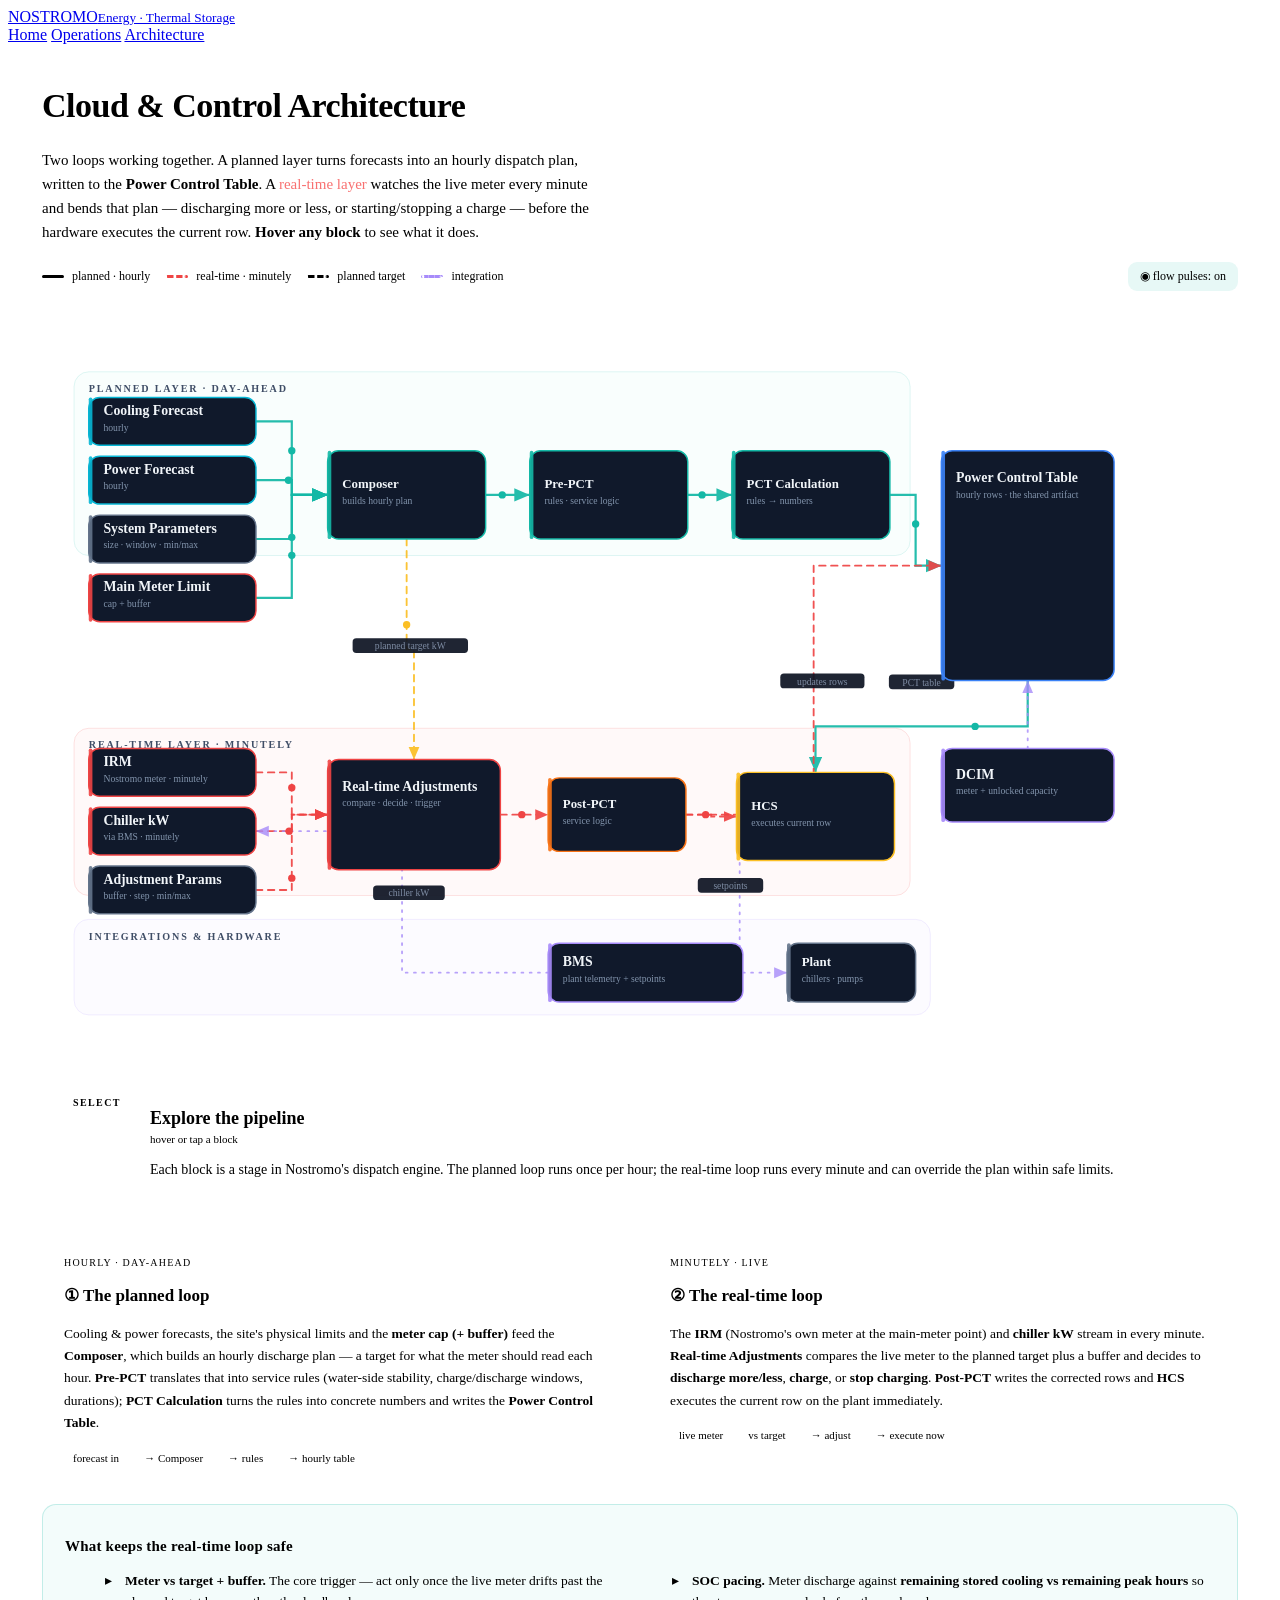
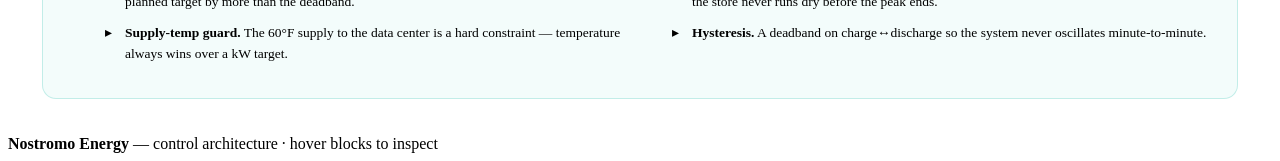
==== architecture.html @ 3e9e92b3 "Add files via upload" ====
<!DOCTYPE html>
<html lang="en">
<head>
<meta charset="UTF-8">
<meta name="viewport" content="width=device-width, initial-scale=1.0">
<title>Architecture — Nostromo Energy</title>
<link rel="preconnect" href="https://fonts.googleapis.com">
<link href="https://fonts.googleapis.com/css2?family=JetBrains+Mono:wght@400;700&family=Outfit:wght@300;400;500;600;700;800;900&display=swap" rel="stylesheet">
<link rel="stylesheet" href="assets/css/main.css">
<style>
.shell{max-width:1320px;margin:0 auto;padding:20px clamp(14px,3vw,34px) 36px}
.ahead h1{font-size:clamp(24px,3.4vw,34px);font-weight:800;letter-spacing:-.5px}
.ahead p{color:var(--grayL);font-size:15px;max-width:74ch;margin-top:10px;line-height:1.6}
.ahead p b{color:var(--white);font-weight:600}
.ahead .t{color:var(--teal)}.ahead .r{color:#f87171}

.toolbar{display:flex;align-items:center;gap:14px;flex-wrap:wrap;margin:18px 0 12px}
.lkey{display:flex;gap:16px;flex-wrap:wrap}
.lkey span{display:flex;align-items:center;gap:8px;font-size:12px;color:var(--grayL)}
.lkey i{width:22px;height:0;border-top-width:3px;border-top-style:solid;display:inline-block;border-radius:2px}
.lkey i.solid{border-top-color:var(--teal)}
.lkey i.dashR{border-top-color:#ef4444;border-top-style:dashed}
.lkey i.dashA{border-top-color:var(--gold);border-top-style:dashed}
.lkey i.purp{border-top-color:#a78bfa;border-top-style:dotted}
.toolbar .spacer{flex:1}
.tgl{display:flex;align-items:center;gap:8px;font-size:12px;color:var(--grayL);cursor:pointer;
  border:1px solid var(--line2);border-radius:9px;padding:7px 12px;background:transparent;transition:.2s;font-family:var(--m)}
.tgl.on{color:var(--teal);border-color:var(--teal);background:rgba(20,184,166,.1)}

.diagram-wrap{background:linear-gradient(180deg,var(--card),var(--bg2));border:1px solid var(--line);border-radius:16px;
  padding:10px;overflow:hidden}
#diagram{display:block;width:100%;height:auto}

/* node styling */
.node-rect{transition:.2s;cursor:pointer}
.node:hover .node-rect, .node.sel .node-rect{filter:drop-shadow(0 0 10px currentColor)}
.node-title{font-family:var(--f);font-weight:800;fill:#f1f5f9;pointer-events:none}
.node-sub{font-family:var(--m);fill:#8294ac;pointer-events:none}
.band-label{font-family:var(--m);font-weight:700;letter-spacing:2px;fill:#3f4d66;text-transform:uppercase}
.edge{fill:none;stroke-linecap:round}
.edge-label{font-family:var(--m);fill:#7e8ca3;pointer-events:none}
.pulse{opacity:0}
.pulsing .pulse{opacity:1}

/* detail panel */
.detail{margin-top:14px;background:var(--card);border:1px solid var(--line);border-radius:14px;
  padding:18px 20px;min-height:96px;display:flex;gap:18px;align-items:flex-start;transition:border-color .3s}
.detail .dbadge{font-family:var(--m);font-size:10px;letter-spacing:1.4px;text-transform:uppercase;font-weight:700;
  padding:5px 11px;border-radius:8px;white-space:nowrap;flex-shrink:0;margin-top:2px}
.detail .dbody h3{font-size:18px;font-weight:800;margin-bottom:4px}
.detail .dbody .cad{font-family:var(--m);font-size:11px;color:var(--gray);margin-bottom:8px}
.detail .dbody p{font-size:14px;color:var(--grayL);line-height:1.6}
.detail .dbody p b{color:var(--white);font-weight:600}

/* two-loop explainer */
.loops{display:grid;grid-template-columns:1fr 1fr;gap:16px;margin-top:24px}
@media(max-width:780px){.loops{grid-template-columns:1fr}}
.loop{background:var(--card);border:1px solid var(--line);border-radius:14px;padding:20px 22px;position:relative;overflow:hidden}
.loop::before{content:"";position:absolute;left:0;top:0;width:100%;height:3px}
.loop.plan::before{background:linear-gradient(90deg,var(--teal),var(--blue))}
.loop.rt::before{background:linear-gradient(90deg,#ef4444,var(--orange))}
.loop .lh{display:flex;align-items:center;gap:10px;margin-bottom:6px}
.loop .lh .cad{font-family:var(--m);font-size:10px;letter-spacing:1.2px;color:var(--gray);text-transform:uppercase}
.loop h3{font-size:17px;font-weight:800}
.loop p{font-size:13.5px;color:var(--grayL);line-height:1.65;margin-top:8px}
.loop p b{color:var(--white);font-weight:600}
.loop .chips{display:flex;gap:7px;flex-wrap:wrap;margin-top:13px}
.loop .chips span{font-family:var(--m);font-size:11px;padding:4px 9px;border-radius:20px;border:1px solid var(--line2);color:var(--grayL)}

.safebox{margin-top:16px;background:rgba(20,184,166,.05);border:1px solid rgba(20,184,166,.22);border-radius:14px;padding:18px 22px}
.safebox h3{font-size:15px;font-weight:800;color:var(--teal);margin-bottom:10px;letter-spacing:.2px}
.safebox ul{list-style:none;display:grid;grid-template-columns:1fr 1fr;gap:10px 24px}
@media(max-width:780px){.safebox ul{grid-template-columns:1fr}}
.safebox li{font-size:13.5px;color:var(--grayL);line-height:1.55;padding-left:20px;position:relative}
.safebox li::before{content:"▸";position:absolute;left:0;color:var(--teal)}
.safebox li b{color:var(--white);font-weight:600}
</style>
</head>
<body>

<nav class="nav">
  <a class="brand" href="index.html"><span class="mark"></span><span>NOSTROMO<small>Energy · Thermal Storage</small></span></a>
  <div class="nav-links">
    <a href="index.html">Home</a>
    <a href="operations.html">Operations</a>
    <a href="architecture.html" class="active">Architecture</a>
  </div>
</nav>

<div class="shell">
  <div class="ahead">
    <h1>Cloud &amp; Control Architecture</h1>
    <p>Two loops working together. A <span class="t">planned layer</span> turns forecasts into an hourly
       dispatch plan, written to the <b>Power Control Table</b>. A <span class="r">real-time layer</span> watches the
       live meter every minute and bends that plan — discharging more or less, or starting/stopping a charge —
       before the hardware executes the current row. <b>Hover any block</b> to see what it does.</p>
  </div>

  <div class="toolbar">
    <div class="lkey">
      <span><i class="solid"></i>planned · hourly</span>
      <span><i class="dashR"></i>real-time · minutely</span>
      <span><i class="dashA"></i>planned target</span>
      <span><i class="purp"></i>integration</span>
    </div>
    <div class="spacer"></div>
    <button class="tgl on" id="pulseTgl">◉ flow pulses: on</button>
  </div>

  <div class="diagram-wrap">
    <svg id="diagram" viewBox="0 0 1280 800" xmlns="http://www.w3.org/2000/svg">
      <defs>
        <marker id="arrTeal" markerWidth="9" markerHeight="9" refX="7" refY="3" orient="auto"><path d="M0 0 L7 3 L0 6 Z" fill="#14B8A6"/></marker>
        <marker id="arrRed" markerWidth="9" markerHeight="9" refX="7" refY="3" orient="auto"><path d="M0 0 L7 3 L0 6 Z" fill="#ef4444"/></marker>
        <marker id="arrGold" markerWidth="9" markerHeight="9" refX="7" refY="3" orient="auto"><path d="M0 0 L7 3 L0 6 Z" fill="#FBBF24"/></marker>
        <marker id="arrPurp" markerWidth="9" markerHeight="9" refX="7" refY="3" orient="auto"><path d="M0 0 L7 3 L0 6 Z" fill="#a78bfa"/></marker>
        <marker id="arrBlue" markerWidth="9" markerHeight="9" refX="7" refY="3" orient="auto"><path d="M0 0 L7 3 L0 6 Z" fill="#3B82F6"/></marker>
      </defs>
      <g id="bands"></g>
      <g id="edges"></g>
      <g id="pulses"></g>
      <g id="nodes"></g>
    </svg>
  </div>

  <div class="detail" id="detail">
    <div class="dbadge" id="dBadge" style="background:rgba(255,255,255,.06);color:var(--grayL)">SELECT</div>
    <div class="dbody">
      <h3 id="dTitle">Explore the pipeline</h3>
      <div class="cad" id="dCad">hover or tap a block</div>
      <p id="dDesc">Each block is a stage in Nostromo's dispatch engine. The planned loop runs once per hour; the real-time loop runs every minute and can override the plan within safe limits.</p>
    </div>
  </div>

  <!-- TWO LOOPS -->
  <div class="loops">
    <div class="loop plan">
      <div class="lh"><span class="cad">Hourly · day-ahead</span></div>
      <h3>① The planned loop</h3>
      <p>Cooling &amp; power forecasts, the site's physical limits and the <b>meter cap (+ buffer)</b> feed the
         <b>Composer</b>, which builds an hourly discharge plan — a target for what the meter should read each hour.
         <b>Pre-PCT</b> translates that into service rules (water-side stability, charge/discharge windows, durations);
         <b>PCT Calculation</b> turns the rules into concrete numbers and writes the <b>Power Control Table</b>.</p>
      <div class="chips"><span>forecast in</span><span>→ Composer</span><span>→ rules</span><span>→ hourly table</span></div>
    </div>
    <div class="loop rt">
      <div class="lh"><span class="cad">Minutely · live</span></div>
      <h3>② The real-time loop</h3>
      <p>The <b>IRM</b> (Nostromo's own meter at the main-meter point) and <b>chiller kW</b> stream in every minute.
         <b>Real-time Adjustments</b> compares the live meter to the planned target plus a buffer and decides to
         <b>discharge more/less</b>, <b>charge</b>, or <b>stop charging</b>. <b>Post-PCT</b> writes the corrected rows
         and <b>HCS</b> executes the current row on the plant immediately.</p>
      <div class="chips"><span>live meter</span><span>vs target</span><span>→ adjust</span><span>→ execute now</span></div>
    </div>
  </div>

  <div class="safebox">
    <h3>What keeps the real-time loop safe</h3>
    <ul>
      <li><b>Meter vs target + buffer.</b> The core trigger — act only once the live meter drifts past the planned target by more than the deadband.</li>
      <li><b>SOC pacing.</b> Meter discharge against <b>remaining stored cooling vs remaining peak hours</b> so the store never runs dry before the peak ends.</li>
      <li><b>Supply-temp guard.</b> The 60&deg;F supply to the data center is a hard constraint — temperature always wins over a kW target.</li>
      <li><b>Hysteresis.</b> A deadband on charge↔discharge so the system never oscillates minute-to-minute.</li>
    </ul>
  </div>

</div>

<div class="footer"><b>Nostromo Energy</b> — control architecture · hover blocks to inspect</div>

<script>
document.addEventListener('DOMContentLoaded',function(){
  var NS='http://www.w3.org/2000/svg';
  var C={teal:'#14B8A6',blue:'#3B82F6',red:'#ef4444',gold:'#FBBF24',purp:'#a78bfa',gray:'#64748b',cyan:'#06B6D4'};

  // ---------- NODES ----------
  var N={
    // planned inputs
    cooling:{x:40,y:92,w:182,h:52,t:'Cooling Forecast',s:'hourly',c:C.cyan,band:'in',
      cad:'INPUT · hourly',d:'Predicted cooling demand for each hour of the coming day, derived from weather and the site\'s thermal behaviour.'},
    power:{x:40,y:156,w:182,h:52,t:'Power Forecast',s:'hourly',c:C.cyan,band:'in',
      cad:'INPUT · hourly',d:'Predicted IT / facility power per hour — the load the cooling system has to keep up with.'},
    sysparams:{x:40,y:220,w:182,h:52,t:'System Parameters',s:'size · window · min/max',c:C.gray,band:'in',
      cad:'INPUT · static',d:'Physical limits of the install: store size, the daily charge/discharge window, battery/charge rates, and min/max bounds.'},
    meterlimit:{x:40,y:284,w:182,h:52,t:'Main Meter Limit',s:'cap + buffer',c:C.red,band:'in',
      cad:'INPUT · constraint',d:'The site\'s grid interconnection cap plus a safety buffer. The whole plan is shaped to keep the meter under this line.'},
    // planned pipeline
    composer:{x:300,y:150,w:172,h:96,t:'Composer',s:'builds hourly plan',c:C.teal,band:'plan',
      cad:'PLANNED · engine',d:'The dispatch engine. Combines forecasts, limits and parameters into an hourly discharge plan — a target meter reading for every hour.'},
    prepct:{x:520,y:150,w:172,h:96,t:'Pre-PCT',s:'rules · service logic',c:C.teal,band:'plan',
      cad:'PLANNED · translate',d:'Turns Composer\'s targets into service rules: water-side stability, charge/discharge windows, time-of-use hours and durations (manual override available).'},
    pctcalc:{x:740,y:150,w:172,h:96,t:'PCT Calculation',s:'rules → numbers',c:C.teal,band:'plan',
      cad:'PLANNED · compile',d:'Converts the rules into concrete numeric setpoints using the existing control logic, and saves them where the real-time loop can fetch them.'},
    pcttable:{x:968,y:150,w:188,h:250,t:'Power Control Table',s:'hourly rows · the shared artifact',c:C.blue,band:'pct',
      cad:'SHARED ARTIFACT',d:'The single source of truth: one row per hour. The planned loop writes it, the real-time loop updates it, and HCS executes whichever row is current.'},
    // realtime inputs
    irm:{x:40,y:474,w:182,h:52,t:'IRM',s:'Nostromo meter · minutely',c:C.red,band:'rtin',
      cad:'REAL-TIME · minutely',d:'Independent Real-time Meter — Nostromo\'s own meter at the main-meter point, read every minute. The live ground-truth for control.'},
    chillkw:{x:40,y:538,w:182,h:52,t:'Chiller kW',s:'via BMS · minutely',c:C.red,band:'rtin',
      cad:'REAL-TIME · minutely',d:'Live chiller power draw, taken from Nostromo sensors or a BMS integration. Separates cooling load from IT load behind the meter.'},
    adjparams:{x:40,y:602,w:182,h:52,t:'Adjustment Params',s:'buffer · step · min/max',c:C.gray,band:'rtin',
      cad:'REAL-TIME · config',d:'Tuning for the live loop: the buffer/deadband, correction step size, and the min/max bounds the adjustments must respect.'},
    // realtime pipeline
    rtadj:{x:300,y:486,w:188,h:120,t:'Real-time Adjustments',s:'compare · decide · trigger',c:C.red,band:'rt',
      cad:'REAL-TIME · decision',d:'Compares the live meter to the planned target + buffer and triggers discharge more/less, charge, or stop-charge — paced by remaining SOC and bounded by the supply-temp guard.'},
    postpct:{x:540,y:506,w:150,h:80,t:'Post-PCT',s:'service logic',c:C.orange||'#F97316',band:'rt',
      cad:'REAL-TIME · apply',d:'Applies the adjustment as corrected rows, re-running the service logic so the updated table is still safe and consistent.'},
    hcs:{x:745,y:500,w:172,h:96,t:'HCS',s:'executes current row',c:C.gold,band:'rt',
      cad:'REAL-TIME · execute',d:'Hardware Control System. Reads the current row of the (possibly just-updated) table and acts on the plant immediately — no waiting for the next hour.'},
    // integrations
    bms:{x:540,y:686,w:212,h:64,t:'BMS',s:'plant telemetry + setpoints',c:C.purp,band:'int',
      cad:'INTEGRATION',d:'Building Management System. Source of chiller kW and plant telemetry, and the channel HCS uses to push setpoints to chillers, pumps and valves.'},
    dcim:{x:968,y:474,w:188,h:80,t:'DCIM',s:'meter + unlocked capacity',c:C.purp,band:'int',
      cad:'INTEGRATION',d:'Data Center Infrastructure Management. Shares the main-meter / power picture and surfaces the freed megawatts back to the operator as sellable IT capacity.'},
    plant:{x:800,y:686,w:140,h:64,t:'Plant',s:'chillers · pumps',c:C.gray,band:'int',
      cad:'HARDWARE',d:'The physical cooling plant. Receives setpoints via the BMS and is what ultimately charges or discharges the IceBricks store.'}
  };

  // ---------- BANDS (background regions) ----------
  var BANDS=[
    {x:24,y:64,w:910,h:200,label:'Planned layer · day-ahead',col:'rgba(20,184,166,.025)',line:'rgba(20,184,166,.14)'},
    {x:24,y:452,w:910,h:182,label:'Real-time layer · minutely',col:'rgba(239,68,68,.03)',line:'rgba(239,68,68,.16)'},
    {x:24,y:660,w:932,h:104,label:'Integrations & hardware',col:'rgba(167,139,250,.03)',line:'rgba(167,139,250,.16)'}
  ];

  // ---------- EDGES ----------
  // type: solid|dashR|dashA|purp ; anchor helpers below
  var E=[
    // inputs -> composer
    ['cooling','composer','solid'],['power','composer','solid'],['sysparams','composer','solid'],['meterlimit','composer','solid'],
    // planned spine
    ['composer','prepct','solid'],['prepct','pctcalc','solid'],['pctcalc','pcttable','solid'],
    // planned target down to RT
    ['composer','rtadj','dashA','planned target kW'],
    // PCT -> HCS (current row)
    ['pcttable','hcs','solid','PCT table'],
    // realtime inputs -> rtadj
    ['irm','rtadj','dashR'],['chillkw','rtadj','dashR'],['adjparams','rtadj','dashR'],
    // realtime spine
    ['rtadj','postpct','dashR'],['postpct','hcs','dashR'],
    // post-pct writes back to table
    ['postpct','pcttable','dashR','updates rows'],
    // integrations
    ['hcs','bms','purp','setpoints'],
    ['bms','plant','purp'],
    ['bms','chillkw','purp','chiller kW'],
    ['dcim','pcttable','purp','meter / freed MW']
  ];

  var nodesG=document.getElementById('nodes'),
      edgesG=document.getElementById('edges'),
      bandsG=document.getElementById('bands'),
      pulsesG=document.getElementById('pulses');

  function mk(tag,attrs){var e=document.createElementNS(NS,tag);for(var k in attrs)e.setAttribute(k,attrs[k]);return e;}

  // bands
  BANDS.forEach(function(b){
    bandsG.appendChild(mk('rect',{x:b.x,y:b.y,width:b.w,height:b.h,rx:16,fill:b.col,stroke:b.line,'stroke-width':1}));
    var t=mk('text',{x:b.x+16,y:b.y+22,class:'band-label','font-size':11});t.textContent=b.label;bandsG.appendChild(t);
  });

  // anchor points
  function cx(n){return n.x+n.w/2} function cy(n){return n.y+n.h/2}
  function anchor(a,b){ // pick edge point on A facing B
    var ax=cx(a),ay=cy(a),bx=cx(b),by=cy(b);
    var dx=bx-ax,dy=by-ay;
    if(Math.abs(dx)>Math.abs(dy)){ // horizontal dominant
      return dx>0 ? {x:a.x+a.w,y:ay,side:'r'} : {x:a.x,y:ay,side:'l'};
    } else {
      return dy>0 ? {x:ax,y:a.y+a.h,side:'b'} : {x:ax,y:a.y,side:'t'};
    }
  }
  function pathFor(from,to){
    var A=N[from],B=N[to];
    var p1=anchor(A,B),p2=anchor(B,A);
    // orthogonal elbow
    var d;
    if(p1.side==='r'||p1.side==='l'){
      var mxp=(p1.x+p2.x)/2;
      d='M'+p1.x+' '+p1.y+' H'+mxp+' V'+p2.y+' H'+p2.x;
    } else {
      var myp=(p1.y+p2.y)/2;
      d='M'+p1.x+' '+p1.y+' V'+myp+' H'+p2.x+' V'+p2.y;
    }
    return d;
  }

  var stylemap={
    solid:{stroke:C.teal,dash:'',mk:'arrTeal'},
    dashR:{stroke:C.red,dash:'7 6',mk:'arrRed'},
    dashA:{stroke:C.gold,dash:'7 6',mk:'arrGold'},
    purp:{stroke:C.purp,dash:'2 7',mk:'arrPurp'}
  };

  // draw edges + pulses
  E.forEach(function(e,i){
    var from=e[0],to=e[1],type=e[2],label=e[3];
    var st=stylemap[type];
    var d=pathFor(from,to);
    var id='edge'+i;
    var p=mk('path',{id:id,d:d,class:'edge',stroke:st.stroke,'stroke-width':type==='solid'?2.4:2,
      'stroke-dasharray':st.dash,'marker-end':'url(#'+st.mk+')',opacity:type==='purp'?0.8:0.92});
    edgesG.appendChild(p);
    if(label){
      // label near midpoint
      var A=N[from],B=N[to];
      var lx=(cx(A)+cx(B))/2, ly=(cy(A)+cy(B))/2-6;
      var bg=mk('rect',{x:lx-label.length*3.4-5,y:ly-12,width:label.length*6.8+10,height:16,rx:4,
        fill:'#0c1322',opacity:.92});
      edgesG.appendChild(bg);
      var t=mk('text',{x:lx,y:ly,class:'edge-label','font-size':10.5,'text-anchor':'middle'});
      t.textContent=label;edgesG.appendChild(t);
    }
    // pulse dot travelling along path
    if(type!=='purp'){
      var pc=mk('circle',{r:4,fill:st.stroke,class:'pulse'});
      var am=mk('animateMotion',{dur:(2.6+ (i%3)*0.5)+'s',repeatCount:'indefinite',rotate:'auto',begin:'0s'});
      am.setAttribute('path',d);
      pc.appendChild(am);
      pulsesG.appendChild(pc);
    }
  });

  // draw nodes
  function addNode(key){
    var n=N[key];
    var g=mk('g',{class:'node','data-key':key});
    var r=mk('rect',{x:n.x,y:n.y,width:n.w,height:n.h,rx:12,class:'node-rect',
      fill:'#10192b',stroke:n.c,'stroke-width':1.6});
    r.style.color=n.c;
    g.appendChild(r);
    // accent bar
    g.appendChild(mk('rect',{x:n.x,y:n.y,width:4,height:n.h,rx:2,fill:n.c,opacity:.9}));
    var ty=n.h>110? n.y+34 : (n.y+ n.h/2 - (n.s?7:0));
    var t=mk('text',{x:n.x+16,y:ty,class:'node-title','font-size':n.w>180?15:14});
    t.textContent=n.t; g.appendChild(t);
    if(n.s){
      var s=mk('text',{x:n.x+16,y:ty+17,class:'node-sub','font-size':10.5});
      s.textContent=n.s; g.appendChild(s);
    }
    nodesG.appendChild(g);
    g.addEventListener('mouseenter',function(){select(key)});
    g.addEventListener('click',function(){select(key,true)});
  }
  Object.keys(N).forEach(addNode);

  // ---------- detail panel ----------
  var det=document.getElementById('detail'),pinned=null;
  function select(key,pin){
    if(pin){pinned=key} 
    var k=pin?key:(pinned||key);
    var n=N[k];
    document.querySelectorAll('.node').forEach(function(g){g.classList.toggle('sel',g.getAttribute('data-key')===k)});
    document.getElementById('dTitle').textContent=n.t;
    document.getElementById('dCad').textContent=n.cad;
    document.getElementById('dDesc').textContent=n.d;
    var b=document.getElementById('dBadge');
    b.textContent=n.band==='in'?'INPUT':n.band==='plan'?'PLANNED':n.band==='pct'?'TABLE':n.band==='rtin'?'LIVE IN':n.band==='rt'?'REAL-TIME':'INTEGRATION';
    b.style.background=hexA(n.c,.14); b.style.color=n.c;
    det.style.borderColor=hexA(n.c,.4);
  }
  function hexA(hex,a){var h=hex.replace('#','');var r=parseInt(h.substr(0,2),16),g=parseInt(h.substr(2,2),16),bl=parseInt(h.substr(4,2),16);return'rgba('+r+','+g+','+bl+','+a+')';}

  // ---------- pulse toggle ----------
  var svg=document.getElementById('diagram'), pulsing=true;
  svg.classList.add('pulsing');
  document.getElementById('pulseTgl').addEventListener('click',function(){
    pulsing=!pulsing; svg.classList.toggle('pulsing',pulsing);
    this.classList.toggle('on',pulsing);
    this.textContent= pulsing?'◉ flow pulses: on':'○ flow pulses: off';
  });
});
</script>
</body>
</html>
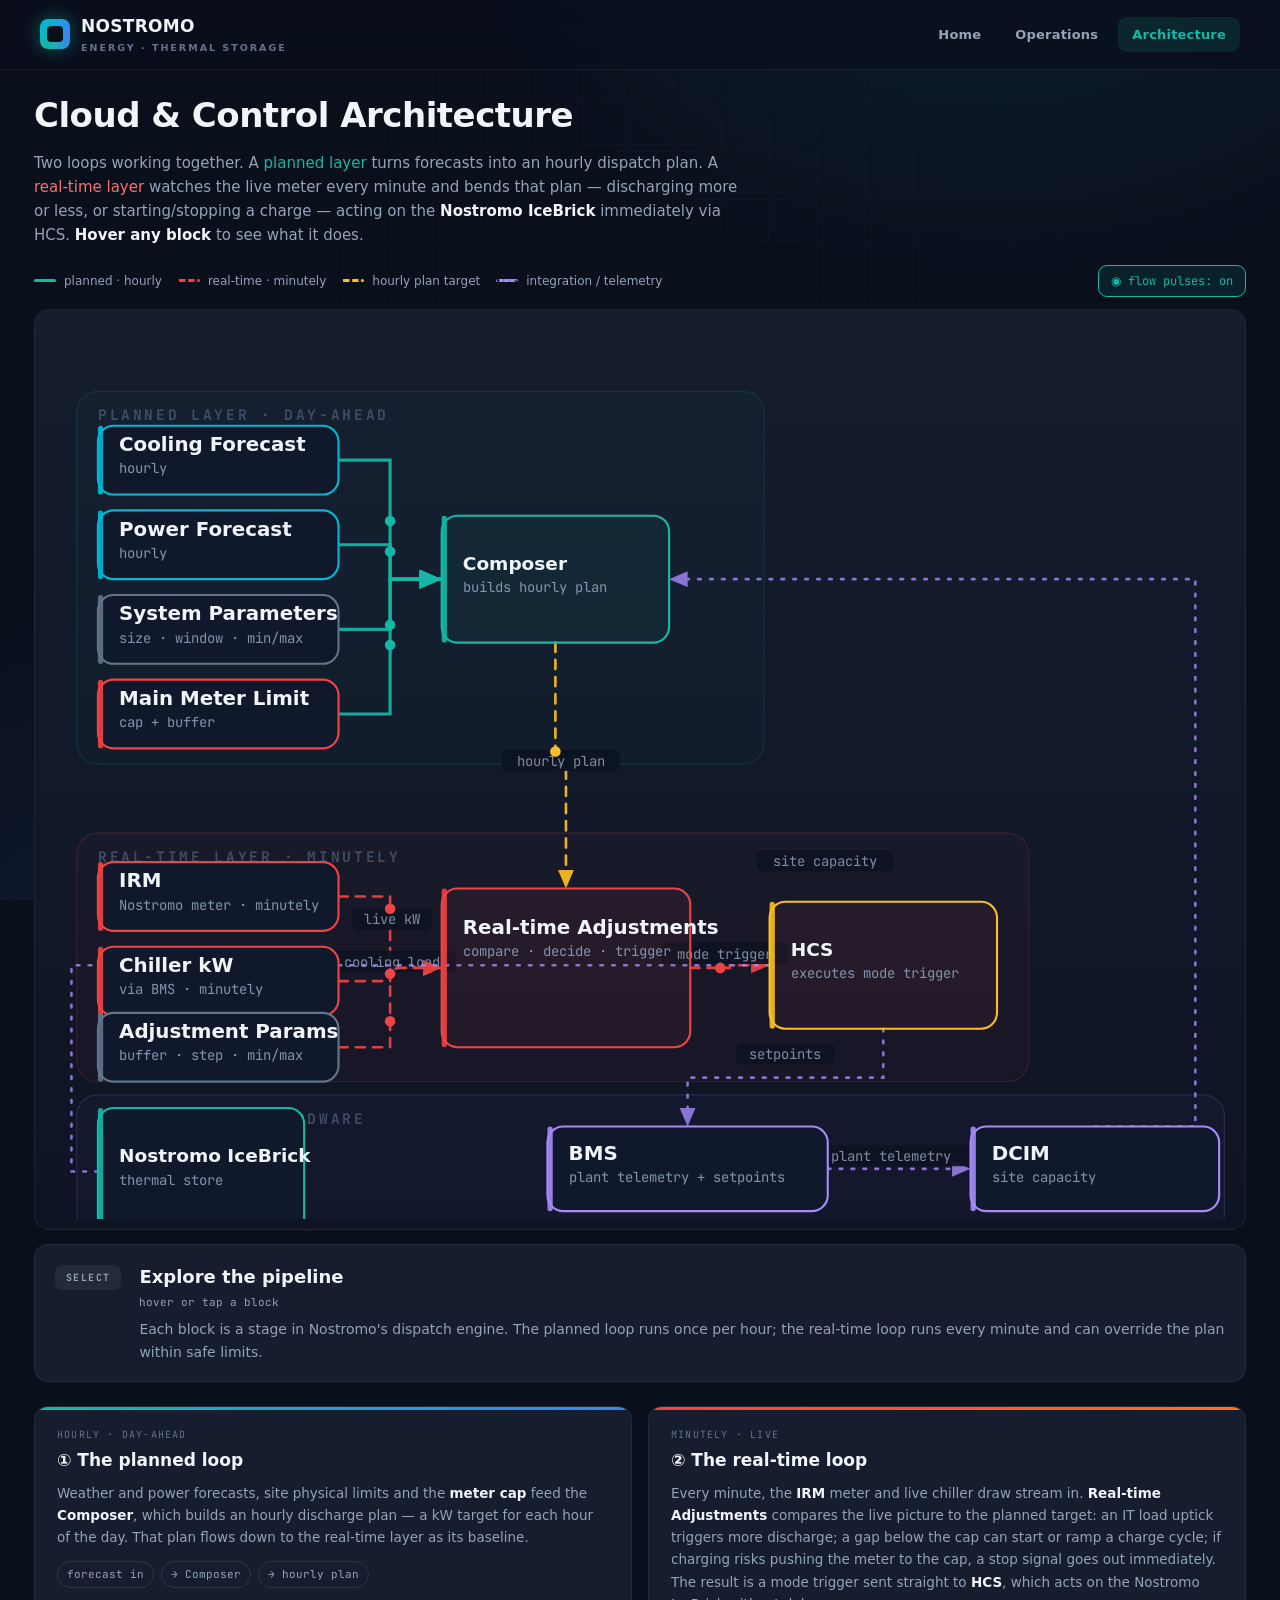
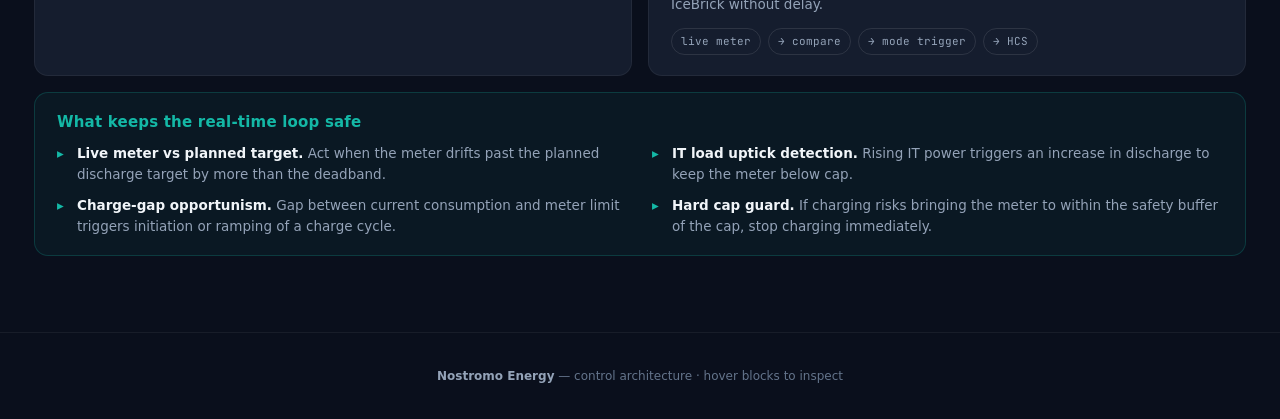
==== commit 6e6826de: "Redesign operations and architecture pages - operations: full-width schematic replacing two-column l" ====
--- a/architecture.html
+++ b/architecture.html
@@ -1,4 +1,4 @@
-<!DOCTYPE html>
+﻿<!DOCTYPE html>
 <html lang="en">
 <head>
 <meta charset="UTF-8">
@@ -31,7 +31,6 @@
   padding:10px;overflow:hidden}
 #diagram{display:block;width:100%;height:auto}
 
-/* node styling */
 .node-rect{transition:.2s;cursor:pointer}
 .node:hover .node-rect, .node.sel .node-rect{filter:drop-shadow(0 0 10px currentColor)}
 .node-title{font-family:var(--f);font-weight:800;fill:#f1f5f9;pointer-events:none}
@@ -42,17 +41,15 @@
 .pulse{opacity:0}
 .pulsing .pulse{opacity:1}
 
-/* detail panel */
 .detail{margin-top:14px;background:var(--card);border:1px solid var(--line);border-radius:14px;
   padding:18px 20px;min-height:96px;display:flex;gap:18px;align-items:flex-start;transition:border-color .3s}
 .detail .dbadge{font-family:var(--m);font-size:10px;letter-spacing:1.4px;text-transform:uppercase;font-weight:700;
   padding:5px 11px;border-radius:8px;white-space:nowrap;flex-shrink:0;margin-top:2px}
 .detail .dbody h3{font-size:18px;font-weight:800;margin-bottom:4px}
-.detail .dbody .cad{font-family:var(--m);font-size:11px;color:var(--gray);margin-bottom:8px}
+.detail .dbody .cad{font-family:var(--m);font-size:11px;color:var(--grayL);margin-bottom:8px}
 .detail .dbody p{font-size:14px;color:var(--grayL);line-height:1.6}
 .detail .dbody p b{color:var(--white);font-weight:600}
 
-/* two-loop explainer */
 .loops{display:grid;grid-template-columns:1fr 1fr;gap:16px;margin-top:24px}
 @media(max-width:780px){.loops{grid-template-columns:1fr}}
 .loop{background:var(--card);border:1px solid var(--line);border-radius:14px;padding:20px 22px;position:relative;overflow:hidden}
@@ -91,30 +88,29 @@
   <div class="ahead">
     <h1>Cloud &amp; Control Architecture</h1>
     <p>Two loops working together. A <span class="t">planned layer</span> turns forecasts into an hourly
-       dispatch plan, written to the <b>Power Control Table</b>. A <span class="r">real-time layer</span> watches the
-       live meter every minute and bends that plan — discharging more or less, or starting/stopping a charge —
-       before the hardware executes the current row. <b>Hover any block</b> to see what it does.</p>
+       dispatch plan. A <span class="r">real-time layer</span> watches the live meter every minute and bends
+       that plan — discharging more or less, or starting/stopping a charge — acting on the
+       <b>Nostromo IceBrick</b> immediately via HCS. <b>Hover any block</b> to see what it does.</p>
   </div>
 
   <div class="toolbar">
     <div class="lkey">
       <span><i class="solid"></i>planned · hourly</span>
       <span><i class="dashR"></i>real-time · minutely</span>
-      <span><i class="dashA"></i>planned target</span>
-      <span><i class="purp"></i>integration</span>
+      <span><i class="dashA"></i>hourly plan target</span>
+      <span><i class="purp"></i>integration / telemetry</span>
     </div>
     <div class="spacer"></div>
     <button class="tgl on" id="pulseTgl">◉ flow pulses: on</button>
   </div>
 
   <div class="diagram-wrap">
-    <svg id="diagram" viewBox="0 0 1280 800" xmlns="http://www.w3.org/2000/svg">
+    <svg id="diagram" viewBox="0 0 900 680" xmlns="http://www.w3.org/2000/svg">
       <defs>
         <marker id="arrTeal" markerWidth="9" markerHeight="9" refX="7" refY="3" orient="auto"><path d="M0 0 L7 3 L0 6 Z" fill="#14B8A6"/></marker>
         <marker id="arrRed" markerWidth="9" markerHeight="9" refX="7" refY="3" orient="auto"><path d="M0 0 L7 3 L0 6 Z" fill="#ef4444"/></marker>
         <marker id="arrGold" markerWidth="9" markerHeight="9" refX="7" refY="3" orient="auto"><path d="M0 0 L7 3 L0 6 Z" fill="#FBBF24"/></marker>
         <marker id="arrPurp" markerWidth="9" markerHeight="9" refX="7" refY="3" orient="auto"><path d="M0 0 L7 3 L0 6 Z" fill="#a78bfa"/></marker>
-        <marker id="arrBlue" markerWidth="9" markerHeight="9" refX="7" refY="3" orient="auto"><path d="M0 0 L7 3 L0 6 Z" fill="#3B82F6"/></marker>
       </defs>
       <g id="bands"></g>
       <g id="edges"></g>
@@ -132,35 +128,34 @@
     </div>
   </div>
 
-  <!-- TWO LOOPS -->
   <div class="loops">
     <div class="loop plan">
       <div class="lh"><span class="cad">Hourly · day-ahead</span></div>
       <h3>① The planned loop</h3>
-      <p>Cooling &amp; power forecasts, the site's physical limits and the <b>meter cap (+ buffer)</b> feed the
-         <b>Composer</b>, which builds an hourly discharge plan — a target for what the meter should read each hour.
-         <b>Pre-PCT</b> translates that into service rules (water-side stability, charge/discharge windows, durations);
-         <b>PCT Calculation</b> turns the rules into concrete numbers and writes the <b>Power Control Table</b>.</p>
-      <div class="chips"><span>forecast in</span><span>→ Composer</span><span>→ rules</span><span>→ hourly table</span></div>
+      <p>Weather and power forecasts, site physical limits and the <b>meter cap</b> feed the
+         <b>Composer</b>, which builds an hourly discharge plan — a kW target for each hour of the day.
+         That plan flows down to the real-time layer as its baseline.</p>
+      <div class="chips"><span>forecast in</span><span>→ Composer</span><span>→ hourly plan</span></div>
     </div>
     <div class="loop rt">
       <div class="lh"><span class="cad">Minutely · live</span></div>
       <h3>② The real-time loop</h3>
-      <p>The <b>IRM</b> (Nostromo's own meter at the main-meter point) and <b>chiller kW</b> stream in every minute.
-         <b>Real-time Adjustments</b> compares the live meter to the planned target plus a buffer and decides to
-         <b>discharge more/less</b>, <b>charge</b>, or <b>stop charging</b>. <b>Post-PCT</b> writes the corrected rows
-         and <b>HCS</b> executes the current row on the plant immediately.</p>
-      <div class="chips"><span>live meter</span><span>vs target</span><span>→ adjust</span><span>→ execute now</span></div>
+      <p>Every minute, the <b>IRM</b> meter and live chiller draw stream in. <b>Real-time Adjustments</b>
+         compares the live picture to the planned target: an IT load uptick triggers more discharge;
+         a gap below the cap can start or ramp a charge cycle; if charging risks pushing the meter to
+         the cap, a stop signal goes out immediately. The result is a mode trigger sent straight to
+         <b>HCS</b>, which acts on the Nostromo IceBrick without delay.</p>
+      <div class="chips"><span>live meter</span><span>→ compare</span><span>→ mode trigger</span><span>→ HCS</span></div>
     </div>
   </div>
 
   <div class="safebox">
     <h3>What keeps the real-time loop safe</h3>
     <ul>
-      <li><b>Meter vs target + buffer.</b> The core trigger — act only once the live meter drifts past the planned target by more than the deadband.</li>
-      <li><b>SOC pacing.</b> Meter discharge against <b>remaining stored cooling vs remaining peak hours</b> so the store never runs dry before the peak ends.</li>
-      <li><b>Supply-temp guard.</b> The 60&deg;F supply to the data center is a hard constraint — temperature always wins over a kW target.</li>
-      <li><b>Hysteresis.</b> A deadband on charge↔discharge so the system never oscillates minute-to-minute.</li>
+      <li><b>Live meter vs planned target.</b> Act when the meter drifts past the planned discharge target by more than the deadband.</li>
+      <li><b>IT load uptick detection.</b> Rising IT power triggers an increase in discharge to keep the meter below cap.</li>
+      <li><b>Charge-gap opportunism.</b> Gap between current consumption and meter limit triggers initiation or ramping of a charge cycle.</li>
+      <li><b>Hard cap guard.</b> If charging risks bringing the meter to within the safety buffer of the cap, stop charging immediately.</li>
     </ul>
   </div>
 
@@ -173,78 +168,55 @@
   var NS='http://www.w3.org/2000/svg';
   var C={teal:'#14B8A6',blue:'#3B82F6',red:'#ef4444',gold:'#FBBF24',purp:'#a78bfa',gray:'#64748b',cyan:'#06B6D4'};
 
-  // ---------- NODES ----------
   var N={
-    // planned inputs
-    cooling:{x:40,y:92,w:182,h:52,t:'Cooling Forecast',s:'hourly',c:C.cyan,band:'in',
-      cad:'INPUT · hourly',d:'Predicted cooling demand for each hour of the coming day, derived from weather and the site\'s thermal behaviour.'},
-    power:{x:40,y:156,w:182,h:52,t:'Power Forecast',s:'hourly',c:C.cyan,band:'in',
+    cooling:{x:40,y:80,w:182,h:52,t:'Cooling Forecast',s:'hourly',c:C.cyan,band:'in',
+      cad:'INPUT · hourly',d:"Predicted cooling demand for each hour of the coming day, derived from weather and the site's thermal behaviour."},
+    power:{x:40,y:144,w:182,h:52,t:'Power Forecast',s:'hourly',c:C.cyan,band:'in',
       cad:'INPUT · hourly',d:'Predicted IT / facility power per hour — the load the cooling system has to keep up with.'},
-    sysparams:{x:40,y:220,w:182,h:52,t:'System Parameters',s:'size · window · min/max',c:C.gray,band:'in',
+    sysparams:{x:40,y:208,w:182,h:52,t:'System Parameters',s:'size · window · min/max',c:C.gray,band:'in',
       cad:'INPUT · static',d:'Physical limits of the install: store size, the daily charge/discharge window, battery/charge rates, and min/max bounds.'},
-    meterlimit:{x:40,y:284,w:182,h:52,t:'Main Meter Limit',s:'cap + buffer',c:C.red,band:'in',
-      cad:'INPUT · constraint',d:'The site\'s grid interconnection cap plus a safety buffer. The whole plan is shaped to keep the meter under this line.'},
-    // planned pipeline
-    composer:{x:300,y:150,w:172,h:96,t:'Composer',s:'builds hourly plan',c:C.teal,band:'plan',
-      cad:'PLANNED · engine',d:'The dispatch engine. Combines forecasts, limits and parameters into an hourly discharge plan — a target meter reading for every hour.'},
-    prepct:{x:520,y:150,w:172,h:96,t:'Pre-PCT',s:'rules · service logic',c:C.teal,band:'plan',
-      cad:'PLANNED · translate',d:'Turns Composer\'s targets into service rules: water-side stability, charge/discharge windows, time-of-use hours and durations (manual override available).'},
-    pctcalc:{x:740,y:150,w:172,h:96,t:'PCT Calculation',s:'rules → numbers',c:C.teal,band:'plan',
-      cad:'PLANNED · compile',d:'Converts the rules into concrete numeric setpoints using the existing control logic, and saves them where the real-time loop can fetch them.'},
-    pcttable:{x:968,y:150,w:188,h:250,t:'Power Control Table',s:'hourly rows · the shared artifact',c:C.blue,band:'pct',
-      cad:'SHARED ARTIFACT',d:'The single source of truth: one row per hour. The planned loop writes it, the real-time loop updates it, and HCS executes whichever row is current.'},
-    // realtime inputs
-    irm:{x:40,y:474,w:182,h:52,t:'IRM',s:'Nostromo meter · minutely',c:C.red,band:'rtin',
-      cad:'REAL-TIME · minutely',d:'Independent Real-time Meter — Nostromo\'s own meter at the main-meter point, read every minute. The live ground-truth for control.'},
-    chillkw:{x:40,y:538,w:182,h:52,t:'Chiller kW',s:'via BMS · minutely',c:C.red,band:'rtin',
+    meterlimit:{x:40,y:272,w:182,h:52,t:'Main Meter Limit',s:'cap + buffer',c:C.red,band:'in',
+      cad:'INPUT · constraint',d:"The site's grid interconnection cap plus a safety buffer. The whole plan is shaped to keep the meter under this line."},
+    composer:{x:300,y:148,w:172,h:96,t:'Composer',s:'builds hourly plan',c:C.teal,band:'plan',
+      cad:'PLANNED · engine',d:'Combines hourly forecasts, site limits and the meter cap into a dispatch plan — an hourly target for how much cooling the Nostromo system should provide. Consumed by the real-time loop as its planning baseline.'},
+    irm:{x:40,y:410,w:182,h:52,t:'IRM',s:'Nostromo meter · minutely',c:C.red,band:'rtin',
+      cad:'REAL-TIME · minutely',d:"Independent Real-time Meter — Nostromo's own meter at the main-meter point, sampled every minute. Ground truth for the live control loop."},
+    chillkw:{x:40,y:474,w:182,h:52,t:'Chiller kW',s:'via BMS · minutely',c:C.red,band:'rtin',
       cad:'REAL-TIME · minutely',d:'Live chiller power draw, taken from Nostromo sensors or a BMS integration. Separates cooling load from IT load behind the meter.'},
-    adjparams:{x:40,y:602,w:182,h:52,t:'Adjustment Params',s:'buffer · step · min/max',c:C.gray,band:'rtin',
+    adjparams:{x:40,y:524,w:182,h:52,t:'Adjustment Params',s:'buffer · step · min/max',c:C.gray,band:'rtin',
       cad:'REAL-TIME · config',d:'Tuning for the live loop: the buffer/deadband, correction step size, and the min/max bounds the adjustments must respect.'},
-    // realtime pipeline
-    rtadj:{x:300,y:486,w:188,h:120,t:'Real-time Adjustments',s:'compare · decide · trigger',c:C.red,band:'rt',
-      cad:'REAL-TIME · decision',d:'Compares the live meter to the planned target + buffer and triggers discharge more/less, charge, or stop-charge — paced by remaining SOC and bounded by the supply-temp guard.'},
-    postpct:{x:540,y:506,w:150,h:80,t:'Post-PCT',s:'service logic',c:C.orange||'#F97316',band:'rt',
-      cad:'REAL-TIME · apply',d:'Applies the adjustment as corrected rows, re-running the service logic so the updated table is still safe and consistent.'},
-    hcs:{x:745,y:500,w:172,h:96,t:'HCS',s:'executes current row',c:C.gold,band:'rt',
-      cad:'REAL-TIME · execute',d:'Hardware Control System. Reads the current row of the (possibly just-updated) table and acts on the plant immediately — no waiting for the next hour.'},
-    // integrations
-    bms:{x:540,y:686,w:212,h:64,t:'BMS',s:'plant telemetry + setpoints',c:C.purp,band:'int',
-      cad:'INTEGRATION',d:'Building Management System. Source of chiller kW and plant telemetry, and the channel HCS uses to push setpoints to chillers, pumps and valves.'},
-    dcim:{x:968,y:474,w:188,h:80,t:'DCIM',s:'meter + unlocked capacity',c:C.purp,band:'int',
-      cad:'INTEGRATION',d:'Data Center Infrastructure Management. Shares the main-meter / power picture and surfaces the freed megawatts back to the operator as sellable IT capacity.'},
-    plant:{x:800,y:686,w:140,h:64,t:'Plant',s:'chillers · pumps',c:C.gray,band:'int',
-      cad:'HARDWARE',d:'The physical cooling plant. Receives setpoints via the BMS and is what ultimately charges or discharges the IceBricks store.'}
+    rtadj:{x:300,y:430,w:188,h:120,t:'Real-time Adjustments',s:'compare · decide · trigger',c:C.red,band:'rt',
+      cad:'REAL-TIME · minutely decision',d:'Every minute: reads the live meter (IRM) and chiller draw. If IT load upticks push cooling demand up, triggers an increase in discharge. If a gap opens between current consumption and the meter cap, can initiate or increase a charge cycle — and can abruptly stop charging if that gap closes.'},
+    hcs:{x:548,y:440,w:172,h:96,t:'HCS',s:'executes mode trigger',c:C.gold,band:'rt',
+      cad:'REAL-TIME · execute',d:'Hardware Control System. Receives mode triggers from Real-time Adjustments and acts on the Nostromo IceBrick immediately — no waiting. Issues setpoints to the physical plant via BMS.'},
+    bms:{x:380,y:610,w:212,h:64,t:'BMS',s:'plant telemetry + setpoints',c:C.purp,band:'int',
+      cad:'INTEGRATION',d:'Building Management System. Receives operating setpoints from HCS and relays them to the plant. Also forwards plant telemetry (chiller kW, supply temps) to DCIM for site-level visibility.'},
+    dcim:{x:700,y:610,w:188,h:64,t:'DCIM',s:'site capacity',c:C.purp,band:'int',
+      cad:'INTEGRATION',d:'Data Center Infrastructure Management. Aggregates site power picture from BMS telemetry and communicates available capacity context to the Composer — feeds the planning loop without touching real-time control.'},
+    plant:{x:40,y:596,w:156,h:96,t:'Nostromo IceBrick',s:'thermal store',c:C.teal,band:'int',
+      cad:'HARDWARE',d:'The physical thermal store — ice bricks charged overnight and discharged during peak hours. Receives mode commands via HCS and BMS. State of Charge drives SOC pacing in the real-time loop.'}
   };
 
-  // ---------- BANDS (background regions) ----------
   var BANDS=[
-    {x:24,y:64,w:910,h:200,label:'Planned layer · day-ahead',col:'rgba(20,184,166,.025)',line:'rgba(20,184,166,.14)'},
-    {x:24,y:452,w:910,h:182,label:'Real-time layer · minutely',col:'rgba(239,68,68,.03)',line:'rgba(239,68,68,.16)'},
-    {x:24,y:660,w:932,h:104,label:'Integrations & hardware',col:'rgba(167,139,250,.03)',line:'rgba(167,139,250,.16)'}
+    {x:24,y:54,w:520,h:282,label:'Planned layer · day-ahead',col:'rgba(20,184,166,.025)',line:'rgba(20,184,166,.14)'},
+    {x:24,y:388,w:720,h:188,label:'Real-time layer · minutely',col:'rgba(239,68,68,.03)',line:'rgba(239,68,68,.16)'},
+    {x:24,y:586,w:868,h:106,label:'Integrations & hardware',col:'rgba(167,139,250,.03)',line:'rgba(167,139,250,.16)'}
   ];
 
-  // ---------- EDGES ----------
-  // type: solid|dashR|dashA|purp ; anchor helpers below
   var E=[
-    // inputs -> composer
-    ['cooling','composer','solid'],['power','composer','solid'],['sysparams','composer','solid'],['meterlimit','composer','solid'],
-    // planned spine
-    ['composer','prepct','solid'],['prepct','pctcalc','solid'],['pctcalc','pcttable','solid'],
-    // planned target down to RT
-    ['composer','rtadj','dashA','planned target kW'],
-    // PCT -> HCS (current row)
-    ['pcttable','hcs','solid','PCT table'],
-    // realtime inputs -> rtadj
-    ['irm','rtadj','dashR'],['chillkw','rtadj','dashR'],['adjparams','rtadj','dashR'],
-    // realtime spine
-    ['rtadj','postpct','dashR'],['postpct','hcs','dashR'],
-    // post-pct writes back to table
-    ['postpct','pcttable','dashR','updates rows'],
-    // integrations
+    ['cooling','composer','solid'],
+    ['power','composer','solid'],
+    ['sysparams','composer','solid'],
+    ['meterlimit','composer','solid'],
+    ['composer','rtadj','dashA','hourly plan'],
+    ['irm','rtadj','dashR','live kW'],
+    ['chillkw','rtadj','dashR','cooling load'],
+    ['adjparams','rtadj','dashR'],
+    ['rtadj','hcs','dashR','mode trigger'],
     ['hcs','bms','purp','setpoints'],
-    ['bms','plant','purp'],
-    ['bms','chillkw','purp','chiller kW'],
-    ['dcim','pcttable','purp','meter / freed MW']
+    ['bms','dcim','purp','plant telemetry'],
+    ['dcim','composer','purp','site capacity','M794 610 H870 V196 H472'],
+    ['hcs','plant','purp',null,'M548 488 H20 V644 H196']
   ];
 
   var nodesG=document.getElementById('nodes'),
@@ -254,18 +226,16 @@
 
   function mk(tag,attrs){var e=document.createElementNS(NS,tag);for(var k in attrs)e.setAttribute(k,attrs[k]);return e;}
 
-  // bands
   BANDS.forEach(function(b){
     bandsG.appendChild(mk('rect',{x:b.x,y:b.y,width:b.w,height:b.h,rx:16,fill:b.col,stroke:b.line,'stroke-width':1}));
     var t=mk('text',{x:b.x+16,y:b.y+22,class:'band-label','font-size':11});t.textContent=b.label;bandsG.appendChild(t);
   });
 
-  // anchor points
   function cx(n){return n.x+n.w/2} function cy(n){return n.y+n.h/2}
-  function anchor(a,b){ // pick edge point on A facing B
+  function anchor(a,b){
     var ax=cx(a),ay=cy(a),bx=cx(b),by=cy(b);
     var dx=bx-ax,dy=by-ay;
-    if(Math.abs(dx)>Math.abs(dy)){ // horizontal dominant
+    if(Math.abs(dx)>Math.abs(dy)){
       return dx>0 ? {x:a.x+a.w,y:ay,side:'r'} : {x:a.x,y:ay,side:'l'};
     } else {
       return dy>0 ? {x:ax,y:a.y+a.h,side:'b'} : {x:ax,y:a.y,side:'t'};
@@ -274,7 +244,6 @@
   function pathFor(from,to){
     var A=N[from],B=N[to];
     var p1=anchor(A,B),p2=anchor(B,A);
-    // orthogonal elbow
     var d;
     if(p1.side==='r'||p1.side==='l'){
       var mxp=(p1.x+p2.x)/2;
@@ -293,46 +262,42 @@
     purp:{stroke:C.purp,dash:'2 7',mk:'arrPurp'}
   };
 
-  // draw edges + pulses
   E.forEach(function(e,i){
-    var from=e[0],to=e[1],type=e[2],label=e[3];
+    var from=e[0],to=e[1],type=e[2],label=e[3],pathOverride=e[4];
     var st=stylemap[type];
-    var d=pathFor(from,to);
+    var d=pathOverride||pathFor(from,to);
     var id='edge'+i;
     var p=mk('path',{id:id,d:d,class:'edge',stroke:st.stroke,'stroke-width':type==='solid'?2.4:2,
       'stroke-dasharray':st.dash,'marker-end':'url(#'+st.mk+')',opacity:type==='purp'?0.8:0.92});
     edgesG.appendChild(p);
     if(label){
-      // label near midpoint
       var A=N[from],B=N[to];
       var lx=(cx(A)+cx(B))/2, ly=(cy(A)+cy(B))/2-6;
-      var bg=mk('rect',{x:lx-label.length*3.4-5,y:ly-12,width:label.length*6.8+10,height:16,rx:4,
+      var bg=mk('rect',{x:lx-label.length*3.6-5,y:ly-12,width:label.length*7.2+10,height:16,rx:4,
         fill:'#0c1322',opacity:.92});
       edgesG.appendChild(bg);
       var t=mk('text',{x:lx,y:ly,class:'edge-label','font-size':10.5,'text-anchor':'middle'});
       t.textContent=label;edgesG.appendChild(t);
     }
-    // pulse dot travelling along path
     if(type!=='purp'){
       var pc=mk('circle',{r:4,fill:st.stroke,class:'pulse'});
-      var am=mk('animateMotion',{dur:(2.6+ (i%3)*0.5)+'s',repeatCount:'indefinite',rotate:'auto',begin:'0s'});
+      var am=mk('animateMotion',{dur:(2.6+(i%3)*0.5)+'s',repeatCount:'indefinite',rotate:'auto',begin:'0s'});
       am.setAttribute('path',d);
       pc.appendChild(am);
       pulsesG.appendChild(pc);
     }
   });
 
-  // draw nodes
   function addNode(key){
     var n=N[key];
     var g=mk('g',{class:'node','data-key':key});
+    var nodeFill=n.band==='plan'?'rgba(20,184,166,0.06)':n.band==='rt'?'rgba(239,68,68,0.06)':'#10192b';
     var r=mk('rect',{x:n.x,y:n.y,width:n.w,height:n.h,rx:12,class:'node-rect',
-      fill:'#10192b',stroke:n.c,'stroke-width':1.6});
+      fill:nodeFill,stroke:n.c,'stroke-width':1.6});
     r.style.color=n.c;
     g.appendChild(r);
-    // accent bar
     g.appendChild(mk('rect',{x:n.x,y:n.y,width:4,height:n.h,rx:2,fill:n.c,opacity:.9}));
-    var ty=n.h>110? n.y+34 : (n.y+ n.h/2 - (n.s?7:0));
+    var ty=n.h>110? n.y+34 : (n.y+n.h/2-(n.s?7:0));
     var t=mk('text',{x:n.x+16,y:ty,class:'node-title','font-size':n.w>180?15:14});
     t.textContent=n.t; g.appendChild(t);
     if(n.s){
@@ -345,10 +310,9 @@
   }
   Object.keys(N).forEach(addNode);
 
-  // ---------- detail panel ----------
   var det=document.getElementById('detail'),pinned=null;
   function select(key,pin){
-    if(pin){pinned=key} 
+    if(pin){pinned=key}
     var k=pin?key:(pinned||key);
     var n=N[k];
     document.querySelectorAll('.node').forEach(function(g){g.classList.toggle('sel',g.getAttribute('data-key')===k)});
@@ -356,19 +320,18 @@
     document.getElementById('dCad').textContent=n.cad;
     document.getElementById('dDesc').textContent=n.d;
     var b=document.getElementById('dBadge');
-    b.textContent=n.band==='in'?'INPUT':n.band==='plan'?'PLANNED':n.band==='pct'?'TABLE':n.band==='rtin'?'LIVE IN':n.band==='rt'?'REAL-TIME':'INTEGRATION';
+    b.textContent=n.band==='in'?'INPUT':n.band==='plan'?'PLANNED':n.band==='rtin'?'LIVE IN':n.band==='rt'?'REAL-TIME':'INTEGRATION';
     b.style.background=hexA(n.c,.14); b.style.color=n.c;
     det.style.borderColor=hexA(n.c,.4);
   }
   function hexA(hex,a){var h=hex.replace('#','');var r=parseInt(h.substr(0,2),16),g=parseInt(h.substr(2,2),16),bl=parseInt(h.substr(4,2),16);return'rgba('+r+','+g+','+bl+','+a+')';}
 
-  // ---------- pulse toggle ----------
   var svg=document.getElementById('diagram'), pulsing=true;
   svg.classList.add('pulsing');
   document.getElementById('pulseTgl').addEventListener('click',function(){
     pulsing=!pulsing; svg.classList.toggle('pulsing',pulsing);
     this.classList.toggle('on',pulsing);
-    this.textContent= pulsing?'◉ flow pulses: on':'○ flow pulses: off';
+    this.textContent=pulsing?'◉ flow pulses: on':'○ flow pulses: off';
   });
 });
 </script>
--- a/assets/css/main.css
+++ b/assets/css/main.css
@@ -0,0 +1,116 @@
+/* ===========================================================
+   Nostromo Energy — Data Center Platform
+   Shared design system (tokens + nav + base)
+   Palette & type derived from the Design-Day animator.
+   =========================================================== */
+
+:root{
+  --bg:#0A0F1C;
+  --bg2:#0E1424;
+  --card:#151D2E;
+  --card2:#1B2436;
+  --line:rgba(255,255,255,0.06);
+  --line2:rgba(255,255,255,0.10);
+
+  --teal:#14B8A6;   /* Nostromo / cold / discharge */
+  --cyan:#06B6D4;
+  --blue:#3B82F6;
+  --purple:#00B1D6;
+  --gold:#FBBF24;   /* temperature / heat signal */
+  --red:#EF4444;    /* the cap / peak / constraint */
+  --orange:#F97316;
+  --green:#22C55E;  /* freed / unlocked */
+
+  --white:#F1F5F9;
+  --gray:#64748B;
+  --grayL:#94A3B8;
+
+  --f:'Outfit',system-ui,-apple-system,sans-serif;
+  --m:'JetBrains Mono','SF Mono',Consolas,monospace;
+}
+
+*{margin:0;padding:0;box-sizing:border-box}
+html{scroll-behavior:smooth}
+body{
+  background:var(--bg);
+  color:var(--white);
+  font-family:var(--f);
+  font-weight:400;
+  line-height:1.5;
+  -webkit-font-smoothing:antialiased;
+  min-height:100vh;
+  position:relative;
+}
+/* atmospheric backdrop */
+body::before{
+  content:"";position:fixed;inset:0;z-index:-2;
+  background:
+    radial-gradient(900px 600px at 78% -8%, rgba(20,184,166,0.10), transparent 60%),
+    radial-gradient(800px 700px at 10% 110%, rgba(59,130,246,0.10), transparent 55%),
+    var(--bg);
+}
+body::after{
+  content:"";position:fixed;inset:0;z-index:-1;opacity:.35;pointer-events:none;
+  background-image:linear-gradient(var(--line) 1px,transparent 1px),
+                   linear-gradient(90deg,var(--line) 1px,transparent 1px);
+  background-size:48px 48px;
+  -webkit-mask-image:radial-gradient(circle at 50% 30%,#000,transparent 80%);
+          mask-image:radial-gradient(circle at 50% 30%,#000,transparent 80%);
+}
+
+a{color:inherit;text-decoration:none}
+.mono{font-family:var(--m)}
+
+/* ---------------- top nav ---------------- */
+.nav{
+  position:sticky;top:0;z-index:100;
+  display:flex;align-items:center;justify-content:space-between;
+  padding:14px clamp(16px,4vw,40px);
+  background:rgba(10,15,28,0.72);
+  backdrop-filter:blur(12px);
+  border-bottom:1px solid var(--line);
+}
+.brand{display:flex;align-items:center;gap:11px;font-weight:800;font-size:17px;letter-spacing:.3px}
+.brand .mark{
+  width:30px;height:30px;border-radius:8px;flex-shrink:0;
+  background:conic-gradient(from 210deg,var(--teal),var(--cyan),var(--blue),var(--teal));
+  position:relative;box-shadow:0 0 18px rgba(20,184,166,.45);
+}
+.brand .mark::after{
+  content:"";position:absolute;inset:7px;border-radius:4px;background:var(--bg);
+}
+.brand .mark::before{
+  content:"";position:absolute;inset:11px;border-radius:2px;background:var(--teal);
+  box-shadow:0 0 10px var(--teal);
+}
+.brand small{display:block;font-size:9.5px;font-weight:600;letter-spacing:2px;
+  color:var(--gray);text-transform:uppercase;margin-top:1px}
+.nav-links{display:flex;gap:6px;align-items:center}
+.nav-links a{
+  font-size:13px;font-weight:600;color:var(--grayL);
+  padding:8px 14px;border-radius:9px;transition:.18s;letter-spacing:.2px;
+}
+.nav-links a:hover{color:var(--white);background:rgba(255,255,255,.05)}
+.nav-links a.active{color:var(--teal);background:rgba(20,184,166,.12)}
+@media(max-width:560px){
+  .nav-links a{padding:7px 9px;font-size:12px}
+  .brand small{display:none}
+}
+
+/* shared chrome bits */
+.tag{
+  display:inline-flex;align-items:center;gap:7px;
+  font-family:var(--m);font-size:11px;font-weight:700;letter-spacing:1.6px;
+  text-transform:uppercase;color:var(--teal);
+  padding:6px 13px;border:1px solid rgba(20,184,166,.3);border-radius:30px;
+  background:rgba(20,184,166,.07);
+}
+.tag .dot{width:7px;height:7px;border-radius:50%;background:var(--teal);
+  box-shadow:0 0 8px var(--teal);animation:pulse 2s infinite}
+@keyframes pulse{0%,100%{opacity:1}50%{opacity:.35}}
+
+.footer{
+  text-align:center;color:var(--gray);font-size:12px;
+  padding:34px 20px;border-top:1px solid var(--line);margin-top:40px;
+}
+.footer b{color:var(--grayL);font-weight:600}
